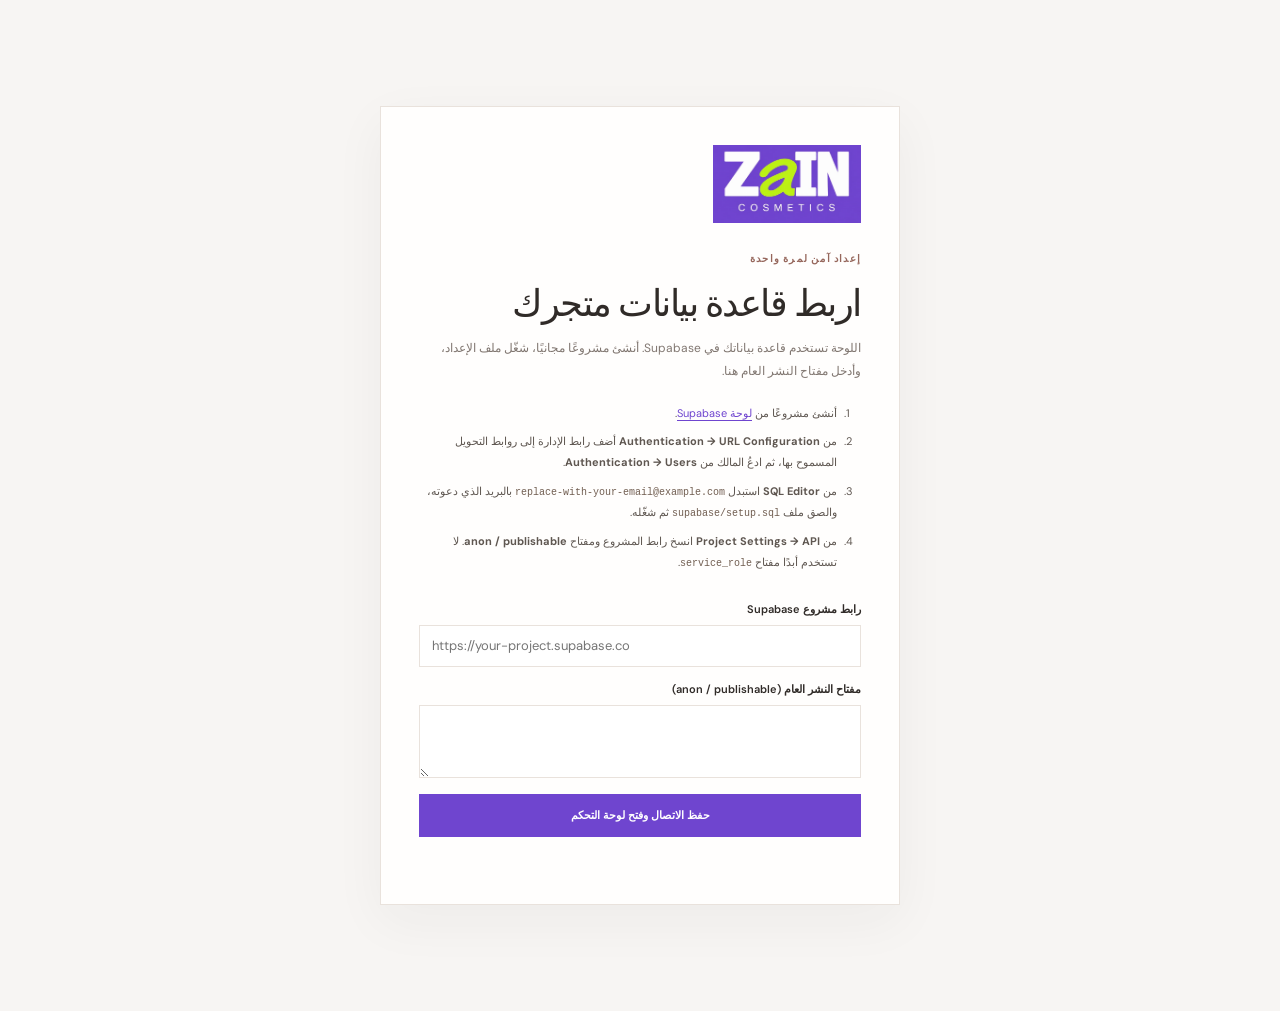
==== admin.html @ 96cd5c19 "Support Supabase password recovery Co-authored-by: Copilot App <223556219+Copilot@users.noreply.gith" ====
<!doctype html>
<html lang="ar" dir="rtl">
  <head>
    <meta charset="UTF-8" />
    <meta name="viewport" content="width=device-width, initial-scale=1.0" />
    <meta name="theme-color" content="#6f45cf" />
    <meta name="robots" content="noindex, nofollow" />
    <title>إدارة المتجر — ZAIN COSMETICS</title>
    <link rel="icon" type="image/png" href="assets/zain-cosmetics-favicon.png" />
    <link rel="preconnect" href="https://fonts.googleapis.com" />
    <link rel="preconnect" href="https://fonts.gstatic.com" crossorigin />
    <link
      href="https://fonts.googleapis.com/css2?family=DM+Sans:wght@400;500;600;700&family=Playfair+Display:wght@400;500;600&display=swap"
      rel="stylesheet"
    />
    <link rel="stylesheet" href="admin.css" />
    <script src="supabase-config.js"></script>
    <script type="module" src="admin.js"></script>
  </head>
  <body>
    <main class="admin-main">
      <section class="connection-card" id="connection-screen" hidden>
        <a class="admin-logo" href="./"><img src="assets/zain-cosmetics-logo.png" alt="ZAIN COSMETICS" /></a>
        <p class="eyebrow">إعداد آمن لمرة واحدة</p>
        <h1>اربط قاعدة بيانات متجرك</h1>
        <p class="connection-description">اللوحة تستخدم قاعدة بياناتك في Supabase. أنشئ مشروعًا مجانيًا، شغّل ملف الإعداد، وأدخل مفتاح النشر العام هنا.</p>
        <ol class="setup-steps">
          <li>أنشئ مشروعًا من <a href="https://supabase.com/dashboard/projects" target="_blank" rel="noreferrer">لوحة Supabase</a>.</li>
          <li>من <strong>Authentication → URL Configuration</strong> أضف رابط الإدارة إلى روابط التحويل المسموح بها، ثم ادعُ المالك من <strong>Authentication → Users</strong>.</li>
          <li>من <strong>SQL Editor</strong> استبدل <code>replace-with-your-email@example.com</code> بالبريد الذي دعوته، والصق ملف <code>supabase/setup.sql</code> ثم شغّله.</li>
          <li>من <strong>Project Settings → API</strong> انسخ رابط المشروع ومفتاح <strong>anon / publishable</strong>. لا تستخدم أبدًا مفتاح <code>service_role</code>.</li>
        </ol>
        <form id="connection-form" class="connection-form">
          <label for="project-url">رابط مشروع Supabase</label>
          <input id="project-url" name="url" type="url" inputmode="url" placeholder="https://your-project.supabase.co" autocomplete="url" required />
          <label for="public-key">مفتاح النشر العام (anon / publishable)</label>
          <textarea id="public-key" name="anonKey" rows="3" autocomplete="off" required></textarea>
          <button class="button button-primary" type="submit">حفظ الاتصال وفتح لوحة التحكم</button>
        </form>
        <p class="screen-message" id="connection-message" role="status"></p>
      </section>

      <section class="login-card" id="login-screen" hidden>
        <a class="admin-logo" href="./"><img src="assets/zain-cosmetics-logo.png" alt="ZAIN COSMETICS" /></a>
        <p class="eyebrow">منطقة خاصة بصاحبة المتجر</p>
        <h1>أهلًا بعودتك</h1>
        <p class="login-description">سجّلي الدخول بالبريد وكلمة المرور التي أُعدّت لمالك المتجر في Supabase.</p>
        <form id="login-form" class="connection-form">
          <label for="admin-email">البريد الإلكتروني</label>
          <input id="admin-email" name="email" type="email" autocomplete="username" required />
          <label for="admin-password">كلمة المرور</label>
          <input id="admin-password" name="password" type="password" autocomplete="current-password" required />
          <button class="button button-primary" type="submit">تسجيل الدخول بأمان</button>
        </form>
        <p class="screen-message" id="login-message" role="status"></p>
      </section>

      <section class="login-card" id="password-screen" hidden>
        <a class="admin-logo" href="./"><img src="assets/zain-cosmetics-logo.png" alt="ZAIN COSMETICS" /></a>
        <p class="eyebrow">تأمين حساب المتجر</p>
        <h1>اختاري كلمة مرور جديدة</h1>
        <p class="login-description">اكتبي كلمة مرور جديدة لحسابك، ثم احفظيها للدخول إلى لوحة المتجر.</p>
        <form id="password-form" class="connection-form">
          <label for="new-password">كلمة المرور الجديدة</label>
          <input id="new-password" name="password" type="password" autocomplete="new-password" minlength="8" required />
          <label for="confirm-password">تأكيد كلمة المرور</label>
          <input id="confirm-password" name="confirmPassword" type="password" autocomplete="new-password" minlength="8" required />
          <button class="button button-primary" type="submit">حفظ كلمة المرور الجديدة</button>
        </form>
        <p class="screen-message" id="password-message" role="status"></p>
      </section>

      <section class="dashboard" id="dashboard-screen" hidden>
        <header class="dashboard-header">
          <a class="admin-logo dashboard-logo" href="./" aria-label="العودة إلى واجهة المتجر">
            <img src="assets/zain-cosmetics-logo.png" alt="ZAIN COSMETICS" />
          </a>
          <div class="dashboard-title"><p class="eyebrow">إدارة المتجر</p><h1>أهلًا بعودتك ✦</h1></div>
          <div class="account-controls"><span class="account-email" id="account-email"></span><button class="button button-light" id="sign-out" type="button">تسجيل الخروج</button></div>
        </header>
        <div class="dashboard-layout">
          <nav class="admin-nav" aria-label="أقسام لوحة التحكم">
            <button class="nav-item is-active" type="button" data-view-target="overview"><span aria-hidden="true">⌂</span> نظرة عامة</button>
            <button class="nav-item" type="button" data-view-target="products"><span aria-hidden="true">✳</span> المنتجات والمخزون</button>
            <button class="nav-item" type="button" data-view-target="orders"><span aria-hidden="true">▤</span> الطلبات</button>
            <a class="nav-back" href="./">↗ العودة إلى واجهة المتجر</a>
          </nav>
          <div class="dashboard-content">
            <section class="dashboard-view" data-view="overview">
              <div class="welcome-panel"><div><p class="eyebrow">متجرك، تحت سيطرتك</p><h2>كل شيء بخير في <em>ZAIN.</em></h2><p>حدّثي مخزونك ومنتجاتك؛ التغييرات المنشورة تظهر تلقائيًا على واجهة المتجر.</p></div><span class="welcome-flower" aria-hidden="true">✳</span></div>
              <div class="stats-grid">
                <article class="stat-card"><span>كل المنتجات</span><strong id="stats-products">—</strong><small>منتج في مخزونك</small></article>
                <article class="stat-card"><span>منتجات ظاهرة للزوار</span><strong id="stats-active">—</strong><small>منتج متاح في المتجر</small></article>
                <article class="stat-card"><span>طلبات تحتاج متابعة</span><strong id="stats-pending">—</strong><small>طلب بانتظار التأكيد</small></article>
                <article class="stat-card"><span>إجمالي المبيعات المسجلة</span><strong id="stats-revenue">$0.00</strong><small>باستثناء الطلبات الملغاة</small></article>
              </div>
              <div class="recent-panel"><div class="section-bar"><div><p class="eyebrow">آخر ما تم تسجيله</p><h2>أحدث الطلبات</h2></div><button class="text-button" type="button" data-go-view="orders">عرض كل الطلبات ←</button></div><div class="table-wrap"><table><thead><tr><th>رقم الطلب</th><th>العميل</th><th>التفاصيل</th><th>الإجمالي</th><th>الحالة</th><th>التاريخ</th></tr></thead><tbody id="recent-orders"></tbody></table></div><p class="empty-state" id="recent-empty" hidden>لم تُسجل أي طلبات بعد.</p></div>
            </section>

            <section class="dashboard-view" data-view="products" hidden>
              <div class="section-bar page-section-bar"><div><p class="eyebrow">كل ما تعرضينه</p><h2>المنتجات والمخزون</h2><p>تعديلات المنتجات الظاهرة تنعكس مباشرة على المتجر.</p></div><button class="button button-primary" id="add-product" type="button">＋ أضيفي منتجًا</button></div>
              <div class="table-panel"><div class="table-wrap"><table><thead><tr><th>المنتج</th><th>التصنيف</th><th>السعر</th><th>المخزون</th><th>حالة الظهور</th><th>إجراءات</th></tr></thead><tbody id="products-table"></tbody></table></div><p class="empty-state" id="products-empty" hidden>لا توجد منتجات بعد. أضيفي أول منتج للبدء.</p></div>
            </section>

            <section class="dashboard-view" data-view="orders" hidden>
              <div class="section-bar page-section-bar"><div><p class="eyebrow">سجّلي مبيعاتك يدويًا</p><h2>الطلبات</h2><p>أضيفي الطلبات التي تصلك، وتابعي حالتها من هنا.</p></div><button class="button button-primary" id="add-order" type="button">＋ سجّلي طلبًا</button></div>
              <div class="table-panel"><div class="table-wrap"><table><thead><tr><th>رقم الطلب</th><th>العميل</th><th>رقم الهاتف</th><th>تفاصيل الطلب</th><th>الإجمالي</th><th>الحالة</th><th>تاريخ التسجيل</th></tr></thead><tbody id="orders-table"></tbody></table></div><p class="empty-state" id="orders-empty" hidden>لا توجد طلبات بعد. سجّلي أول طلب عندما يصلك.</p></div>
            </section>
          </div>
        </div>
        <p class="dashboard-message" id="dashboard-message" role="status" aria-live="polite"></p>
      </section>
    </main>

    <dialog class="editor-dialog" id="product-dialog">
      <form id="product-form" class="dialog-form">
        <div class="dialog-title"><div><p class="eyebrow">تحديث تشكيلة ZAIN</p><h2 id="product-dialog-title">أضيفي منتجًا</h2></div><button class="close-dialog" type="button" data-close-dialog aria-label="إغلاق">×</button></div>
        <input name="id" type="hidden" />
        <label for="product-name">اسم المنتج</label><input id="product-name" name="name" maxlength="120" required />
        <label for="product-category">التصنيف</label><input id="product-category" name="category" maxlength="60" placeholder="عناية بالبشرة، مكياج..." required />
        <label for="product-description">وصف المنتج</label><textarea id="product-description" name="description" maxlength="1000" rows="3"></textarea>
        <div class="field-pair"><div><label for="product-price">السعر (USD)</label><input id="product-price" name="price" type="number" min="0" step="0.01" required /></div><div><label for="product-stock">الكمية المتوفرة</label><input id="product-stock" name="stock" type="number" min="0" step="1" required /></div></div>
        <label for="product-image">رابط صورة المنتج (اختياري)</label><input id="product-image" name="image_url" type="url" inputmode="url" placeholder="https://..." />
        <label class="checkbox-field"><input name="featured" type="checkbox" /> اختاري كمنتج مميز</label>
        <label class="checkbox-field"><input name="is_active" type="checkbox" checked /> إظهار المنتج في المتجر</label>
        <p class="form-error" id="product-error" role="alert"></p>
        <button class="button button-primary dialog-submit" type="submit">حفظ المنتج</button>
      </form>
    </dialog>

    <dialog class="editor-dialog" id="order-dialog">
      <form id="order-form" class="dialog-form">
        <div class="dialog-title"><div><p class="eyebrow">مبيعاتك، مرتبة</p><h2>تسجيل طلب جديد</h2></div><button class="close-dialog" type="button" data-close-dialog aria-label="إغلاق">×</button></div>
        <label for="order-customer">اسم العميل</label><input id="order-customer" name="customer_name" maxlength="120" autocomplete="name" required />
        <label for="order-phone">رقم التواصل</label><input id="order-phone" name="customer_phone" type="tel" maxlength="40" autocomplete="tel" required />
        <label for="order-item">المنتج أو تفاصيل الطلب</label><input id="order-item" name="item_name" maxlength="120" required />
        <div class="field-pair"><div><label for="order-quantity">الكمية</label><input id="order-quantity" name="quantity" type="number" min="1" step="1" value="1" required /></div><div><label for="order-unit-price">سعر القطعة (USD)</label><input id="order-unit-price" name="unit_price" type="number" min="0" step="0.01" required /></div></div>
        <p class="order-total-preview">إجمالي الطلب: <strong id="order-total-preview">$0.00</strong></p>
        <label for="order-notes">ملاحظات خاصة (اختياري)</label><textarea id="order-notes" name="notes" maxlength="1000" rows="3"></textarea>
        <p class="privacy-note">بيانات العملاء محفوظة في قاعدة بيانات متجرك الخاصة، ولا يطّلع عليها الزوار.</p>
        <p class="form-error" id="order-error" role="alert"></p>
        <button class="button button-primary dialog-submit" type="submit">حفظ الطلب</button>
      </form>
    </dialog>
    <div class="admin-toast" id="admin-toast" role="status" aria-live="polite"></div>
  </body>
</html>
---- admin.css ----
:root {
  color-scheme: light;
  --purple: #6f45cf;
  --lime: #b5e526;
  --paper: #fbf8f4;
  --ink: #302b28;
  --muted: #817771;
  --border: #e9e2dc;
  --panel: #fffefd;
  --sans: "DM Sans", Arial, sans-serif;
  --serif: "Playfair Display", Georgia, serif;
}

* { box-sizing: border-box; }
[hidden] { display: none !important; }
body { margin: 0; background: #f7f5f3; color: var(--ink); font-family: var(--sans); font-size: 13px; -webkit-font-smoothing: antialiased; }
button, input, textarea { font: inherit; }
button, a, input[type="checkbox"], input[type="color"] { -webkit-tap-highlight-color: transparent; }
a { color: var(--purple); }
.admin-main { max-width: 1440px; min-height: 100vh; margin: 0 auto; padding: 34px; }
.connection-card, .login-card { width: min(520px, 100%); margin: clamp(20px, 8vh, 80px) auto; padding: 38px; border: 1px solid var(--border); background: var(--panel); box-shadow: 0 16px 50px #302b280c; }
.login-card { width: min(450px, 100%); }
.admin-logo { display: block; width: 148px; height: 78px; margin-bottom: 29px; overflow: hidden; background: var(--purple); }
.admin-logo img { width: 100%; height: 100%; object-fit: contain; }
.eyebrow { margin: 0 0 11px; color: #96675c; font-size: 10px; font-weight: 700; letter-spacing: .12em; }
h1, h2, p { margin-top: 0; }
h1, h2 { margin-bottom: 0; }
.connection-card h1, .login-card h1 { font-family: var(--serif); font-size: 37px; font-weight: 400; letter-spacing: -.04em; }
.connection-description, .login-description { margin: 12px 0 20px; color: var(--muted); font-size: 12px; line-height: 1.9; }
.setup-steps { margin: 0 0 22px; padding-right: 20px; color: #5f5751; font-size: 11px; line-height: 1.95; }
.setup-steps li { margin: 0 0 7px; padding-right: 4px; }
.setup-steps a { color: var(--purple); text-underline-offset: 3px; }
.setup-steps code { direction: ltr; display: inline-block; color: #715e51; font-family: Consolas, monospace; font-size: 10px; }
.connection-form, .dialog-form { display: flex; flex-direction: column; gap: 9px; }
.connection-form > label, .dialog-form > label, .field-pair label { margin-top: 6px; font-size: 11px; font-weight: 600; }
.connection-form input, .connection-form textarea, .dialog-form > input:not([type="hidden"]), .dialog-form textarea, .field-pair input { width: 100%; min-height: 42px; padding: 10px 12px; border: 1px solid var(--border); outline: none; background: white; color: var(--ink); direction: ltr; text-align: left; }
.connection-form textarea, .dialog-form textarea { resize: vertical; direction: rtl; text-align: right; }
.connection-form input:focus, .connection-form textarea:focus, .dialog-form input:focus, .dialog-form textarea:focus { border-color: var(--purple); box-shadow: 0 0 0 3px #6f45cf18; }
.button { display: inline-flex; min-height: 43px; align-items: center; justify-content: center; padding: 0 16px; border: 0; cursor: pointer; font-size: 11px; font-weight: 600; transition: background .15s, transform .15s; }
.button:active { transform: scale(.99); }
.button-primary { background: var(--purple); color: white; }
.button-primary:hover { background: #5b36b2; }
.button-light { border: 1px solid var(--border); background: white; color: var(--ink); }
.button-light:hover { border-color: var(--purple); color: var(--purple); }
.connection-form .button { margin-top: 7px; }
.screen-message { min-height: 16px; margin: 13px 0 0; color: #9b433a; font-size: 11px; line-height: 1.7; }
.dashboard { min-height: calc(100vh - 68px); }
.dashboard-header { display: flex; align-items: center; gap: 20px; padding: 3px 3px 20px; border-bottom: 1px solid var(--border); }
.dashboard-logo { width: 123px; height: 65px; margin: 0 0 0 3px; }
.dashboard-title { flex: 1; }
.dashboard-title .eyebrow { margin-bottom: 6px; }
.dashboard-title h1 { font-family: var(--serif); font-size: 25px; font-weight: 400; }
.account-controls { display: flex; align-items: center; gap: 15px; }
.account-email { max-width: 245px; overflow-wrap: anywhere; color: var(--muted); font-size: 10px; }
.dashboard-layout { display: grid; grid-template-columns: 224px minmax(0,1fr); gap: 26px; padding-top: 25px; }
.admin-nav { display: flex; align-self: start; flex-direction: column; gap: 5px; padding: 10px; border: 1px solid var(--border); background: var(--panel); }
.nav-item, .nav-back { display: flex; min-height: 43px; align-items: center; gap: 10px; padding: 0 12px; border: 0; background: transparent; color: #756c65; cursor: pointer; font-size: 11px; text-align: right; }
.nav-item > span { width: 19px; color: #af9e94; font-size: 16px; text-align: center; }
.nav-item.is-active, .nav-item:hover { background: #f1edf9; color: var(--purple); }
.nav-item.is-active > span { color: var(--purple); }
.nav-back { margin-top: 12px; border-top: 1px solid var(--border); color: var(--purple); text-decoration: none; }
.dashboard-content { min-width: 0; }
.dashboard-view { min-width: 0; }
.welcome-panel { position: relative; display: flex; min-height: 169px; align-items: center; justify-content: space-between; overflow: hidden; padding: 28px 30px; background: #f0e9e1; }
.welcome-panel .eyebrow { margin-bottom: 9px; }
.welcome-panel h2 { font-family: var(--serif); font-size: 29px; font-weight: 400; }
.welcome-panel h2 em { color: var(--purple); }
.welcome-panel > div > p:last-child { margin: 9px 0 0; color: var(--muted); font-size: 11px; }
.welcome-flower { padding-left: 15px; color: #bb9d91; font-size: 72px; opacity: .62; }
.stats-grid { display: grid; grid-template-columns: repeat(4,minmax(0,1fr)); gap: 12px; margin: 16px 0; }
.stat-card { display: flex; min-height: 112px; flex-direction: column; gap: 7px; padding: 15px; border: 1px solid var(--border); background: var(--panel); }
.stat-card > span { color: var(--muted); font-size: 10px; }
.stat-card > strong { color: var(--purple); font-family: var(--serif); font-size: 27px; font-weight: 400; }
.stat-card > small { color: #a0958d; font-size: 9px; }
.recent-panel, .table-panel { padding: 18px; border: 1px solid var(--border); background: var(--panel); }
.section-bar { display: flex; align-items: center; justify-content: space-between; gap: 15px; }
.section-bar .eyebrow { margin-bottom: 5px; }
.section-bar h2 { font-family: var(--serif); font-size: 23px; font-weight: 400; }
.text-button { border: 0; background: transparent; color: var(--purple); cursor: pointer; font-size: 10px; }
.page-section-bar { margin-bottom: 19px; }
.page-section-bar > div > p:last-child { margin: 7px 0 0; color: var(--muted); font-size: 10px; }
.table-panel { padding: 0 16px 6px; }
.table-wrap { width: 100%; overflow-x: auto; }
table { width: 100%; border-collapse: collapse; white-space: nowrap; text-align: right; }
thead { background: #f7f4f1; }
th { padding: 12px 11px; color: #746960; font-size: 10px; font-weight: 600; }
td { padding: 13px 11px; border-top: 1px solid #eee9e4; color: #4f4945; font-size: 10px; }
.product-cell { display: flex; min-width: 150px; align-items: center; gap: 10px; white-space: normal; }
.product-thumb { display: grid; width: 37px; height: 37px; flex-shrink: 0; place-items: center; overflow: hidden; background: #eee4dc; color: var(--purple); font-family: var(--serif); }
.product-thumb img { width: 100%; height: 100%; object-fit: cover; }
.product-name { display: flex; flex-direction: column; gap: 3px; }
.product-name strong { font-size: 10px; font-weight: 600; }
.product-name small { max-width: 180px; overflow: hidden; color: #958a82; font-size: 9px; text-overflow: ellipsis; white-space: nowrap; }
.stock-low { color: #ab6a17; }
.status-badge { display: inline-flex; min-height: 23px; align-items: center; padding: 0 9px; background: #eeece8; color: #6d6259; font-size: 9px; }
.status-active, .status-confirmed { background: #edf4e4; color: #586f2e; }
.status-inactive, .status-cancelled { background: #f6ecea; color: #9a534b; }
.status-fulfilled { background: #eee8f8; color: #7153a4; }
.row-actions { display: flex; align-items: center; gap: 8px; }
.row-action { padding: 5px 7px; border: 1px solid var(--border); background: white; color: var(--purple); cursor: pointer; font-size: 9px; }
.row-action-danger { color: #a84f46; }
.order-status { max-width: 129px; min-height: 31px; padding: 4px 8px; border: 1px solid var(--border); background: white; color: var(--ink); font-size: 9px; }
.order-customer { display: flex; flex-direction: column; gap: 5px; }
.order-customer a { direction: ltr; color: var(--muted); font-size: 9px; text-align: right; }
.empty-state { margin: 0; padding: 26px 14px; color: var(--muted); font-family: var(--serif); font-size: 16px; text-align: center; }
.dashboard-message { position: fixed; z-index: 21; right: 23px; bottom: 70px; max-width: min(420px,calc(100vw - 36px)); margin: 0; color: #8d493d; font-size: 11px; }
.editor-dialog { width: min(540px,calc(100% - 28px)); max-height: min(86dvh,760px); padding: 0; overflow: auto; border: 1px solid var(--border); background: var(--panel); color: var(--ink); }
.editor-dialog::backdrop { background: #241b3080; }
.dialog-form { gap: 8px; padding: 25px; }
.dialog-title { display: flex; align-items: flex-start; justify-content: space-between; margin-bottom: 5px; }
.dialog-title .eyebrow { margin-bottom: 5px; }
.dialog-title h2 { font-family: var(--serif); font-size: 26px; font-weight: 400; }
.close-dialog { width: 34px; height: 34px; border: 1px solid var(--border); border-radius: 50%; background: white; color: var(--ink); cursor: pointer; font-size: 21px; }
.field-pair { display: grid; grid-template-columns: 1fr 1fr; gap: 12px; }
.field-pair > div { display: flex; flex-direction: column; gap: 9px; }
.checkbox-field { display: flex; align-items: center; gap: 9px; margin-top: 5px !important; font-weight: 400 !important; }
.checkbox-field input { accent-color: var(--purple); }
.dialog-submit { margin-top: 6px; }
.form-error { min-height: 14px; margin: 0; color: #a13d36; font-size: 10px; line-height: 1.7; }
.order-total-preview { margin: 8px 0 0; padding: 10px 12px; background: #f4f0fa; font-size: 11px; }
.order-total-preview strong { margin-right: 5px; color: var(--purple); }
.privacy-note { margin: 4px 0; color: #777063; font-size: 9px; line-height: 1.8; }
.admin-toast { position: fixed; z-index: 22; right: 22px; bottom: 22px; padding: 12px 16px; transform: translateY(12px); background: var(--purple); color: white; font-size: 11px; opacity: 0; pointer-events: none; transition: .2s; }
.admin-toast.show { transform: translateY(0); opacity: 1; }

@media (max-width: 900px) {
  .admin-main { padding: 20px; }
  .dashboard-layout { grid-template-columns: 185px minmax(0,1fr); gap: 17px; }
  .stats-grid { grid-template-columns: repeat(2,minmax(0,1fr)); }
  .dashboard-header { gap: 13px; }
}
@media (max-width: 620px) {
  .admin-main { padding: 12px; }
  .connection-card, .login-card { margin: 24px auto; padding: 24px 18px; }
  .connection-card h1, .login-card h1 { font-size: 31px; }
  .dashboard-header { flex-wrap: wrap; }
  .dashboard-logo { width: 105px; height: 56px; }
  .dashboard-title h1 { font-size: 20px; }
  .account-controls { width: 100%; justify-content: space-between; padding-right: 3px; }
  .dashboard-layout { grid-template-columns: minmax(0,1fr); gap: 13px; padding-top: 14px; }
  .admin-nav { flex-direction: row; gap: 4px; padding: 5px; }
  .nav-item { min-height: 39px; flex: 1; justify-content: center; gap: 5px; padding: 0 4px; font-size: 9px; }
  .nav-back { display: none; }
  .welcome-panel { min-height: 142px; padding: 21px 16px; }
  .welcome-panel h2 { font-size: 23px; }
  .welcome-panel > div > p:last-child { max-width: 280px; line-height: 1.7; }
  .welcome-flower { padding-left: 5px; font-size: 43px; }
  .stats-grid { gap: 8px; }
  .stat-card { min-height: 99px; gap: 5px; padding: 11px; }
  .stat-card > span { font-size: 9px; }
  .stat-card > strong { font-size: 23px; }
  .page-section-bar, .section-bar { align-items: flex-start; }
  .page-section-bar { flex-direction: column; }
  .recent-panel { padding: 13px; }
  .table-panel { padding: 0 9px 5px; }
  th, td { padding: 11px 9px; }
}
@media (prefers-reduced-motion: reduce) {
  *, *::before, *::after { scroll-behavior: auto !important; transition-duration: .01ms !important; }
}
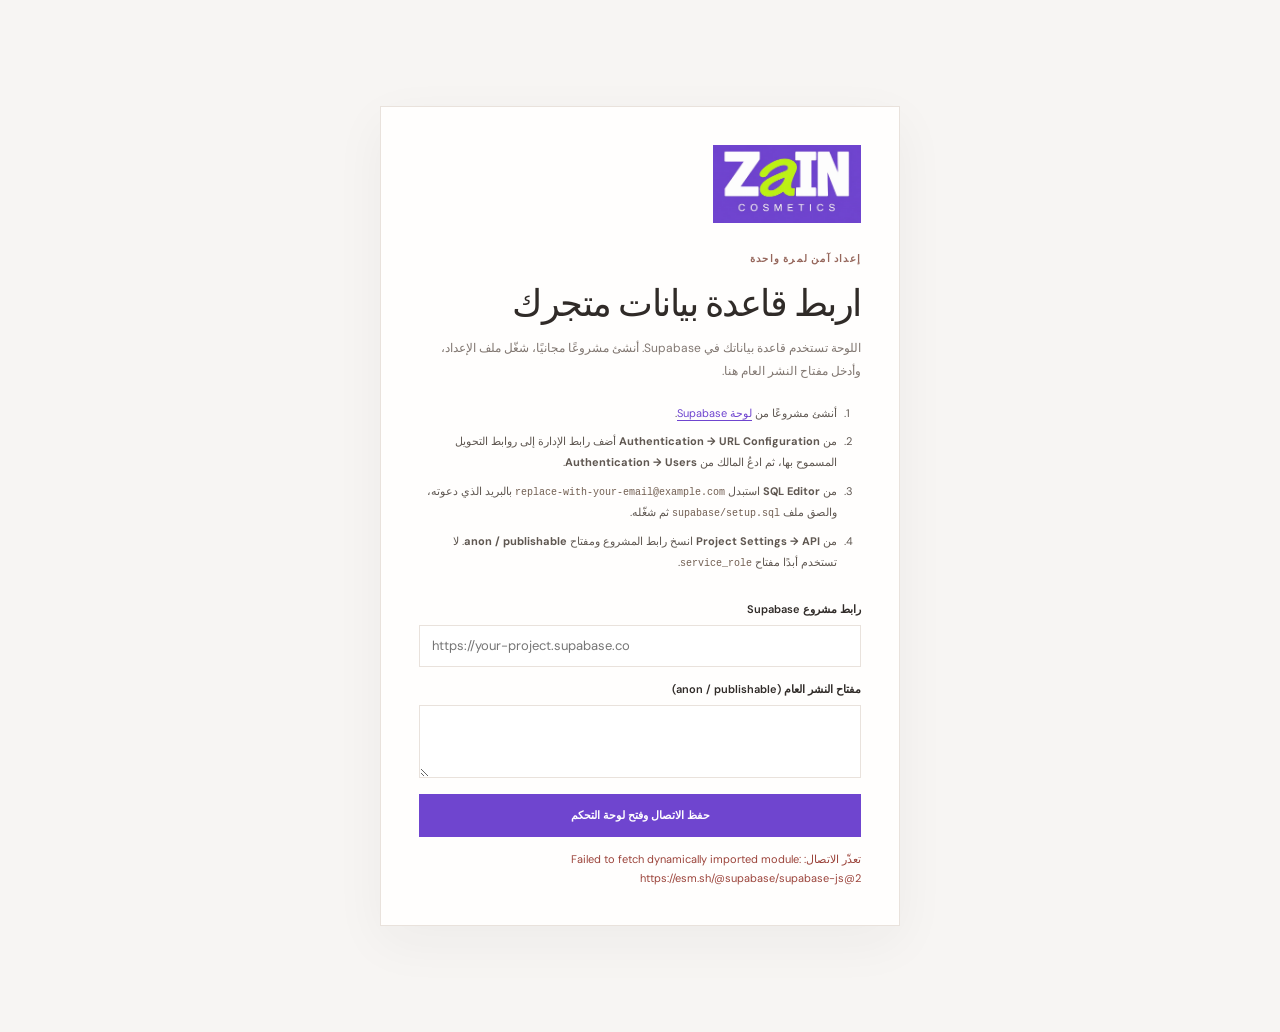
==== commit 84b4108c: "Display store prices in Egyptian pounds Co-authored-by: Copilot App <223556219+Copilot@users.noreply" ====
--- a/admin.html
+++ b/admin.html
@@ -15,7 +15,7 @@
     />
     <link rel="stylesheet" href="admin.css" />
     <script src="supabase-config.js"></script>
-    <script type="module" src="admin.js"></script>
+    <script type="module" src="admin.js?v=egp-currency-20261009"></script>
   </head>
   <body>
     <main class="admin-main">
@@ -51,6 +51,8 @@
           <label for="admin-password">كلمة المرور</label>
           <input id="admin-password" name="password" type="password" autocomplete="current-password" required />
           <button class="button button-primary" type="submit">تسجيل الدخول بأمان</button>
+          <button class="password-reset-link" id="request-password-reset" type="button">نسيتِ كلمة المرور؟ أرسلي رابطًا جديدًا</button>
+          <button class="password-reset-link" id="change-connection" type="button">تغيير رابط أو مفتاح Supabase</button>
         </form>
         <p class="screen-message" id="login-message" role="status"></p>
       </section>
@@ -92,13 +94,18 @@
                 <article class="stat-card"><span>كل المنتجات</span><strong id="stats-products">—</strong><small>منتج في مخزونك</small></article>
                 <article class="stat-card"><span>منتجات ظاهرة للزوار</span><strong id="stats-active">—</strong><small>منتج متاح في المتجر</small></article>
                 <article class="stat-card"><span>طلبات تحتاج متابعة</span><strong id="stats-pending">—</strong><small>طلب بانتظار التأكيد</small></article>
-                <article class="stat-card"><span>إجمالي المبيعات المسجلة</span><strong id="stats-revenue">$0.00</strong><small>باستثناء الطلبات الملغاة</small></article>
+                <article class="stat-card"><span>إجمالي المبيعات المسجلة</span><strong id="stats-revenue">EGP 0.00</strong><small>باستثناء الطلبات الملغاة</small></article>
               </div>
               <div class="recent-panel"><div class="section-bar"><div><p class="eyebrow">آخر ما تم تسجيله</p><h2>أحدث الطلبات</h2></div><button class="text-button" type="button" data-go-view="orders">عرض كل الطلبات ←</button></div><div class="table-wrap"><table><thead><tr><th>رقم الطلب</th><th>العميل</th><th>التفاصيل</th><th>الإجمالي</th><th>الحالة</th><th>التاريخ</th></tr></thead><tbody id="recent-orders"></tbody></table></div><p class="empty-state" id="recent-empty" hidden>لم تُسجل أي طلبات بعد.</p></div>
             </section>
 
             <section class="dashboard-view" data-view="products" hidden>
               <div class="section-bar page-section-bar"><div><p class="eyebrow">كل ما تعرضينه</p><h2>المنتجات والمخزون</h2><p>تعديلات المنتجات الظاهرة تنعكس مباشرة على المتجر.</p></div><button class="button button-primary" id="add-product" type="button">＋ أضيفي منتجًا</button></div>
+              <div class="category-management">
+                <label for="product-category-filter">قسم المنتجات</label>
+                <select id="product-category-filter"><option value="">كل الأقسام</option></select>
+                <span>اكتبي اسم قسم جديد في خانة التصنيف عند إضافة منتج؛ سيظهر كقسم تلقائيًا.</span>
+              </div>
               <div class="table-panel"><div class="table-wrap"><table><thead><tr><th>المنتج</th><th>التصنيف</th><th>السعر</th><th>المخزون</th><th>حالة الظهور</th><th>إجراءات</th></tr></thead><tbody id="products-table"></tbody></table></div><p class="empty-state" id="products-empty" hidden>لا توجد منتجات بعد. أضيفي أول منتج للبدء.</p></div>
             </section>
 
@@ -117,9 +124,9 @@
         <div class="dialog-title"><div><p class="eyebrow">تحديث تشكيلة ZAIN</p><h2 id="product-dialog-title">أضيفي منتجًا</h2></div><button class="close-dialog" type="button" data-close-dialog aria-label="إغلاق">×</button></div>
         <input name="id" type="hidden" />
         <label for="product-name">اسم المنتج</label><input id="product-name" name="name" maxlength="120" required />
-        <label for="product-category">التصنيف</label><input id="product-category" name="category" maxlength="60" placeholder="عناية بالبشرة، مكياج..." required />
+        <label for="product-category">القسم</label><input id="product-category" name="category" list="product-categories" maxlength="60" placeholder="مثل: العناية بالبشرة أو المكياج" required /><datalist id="product-categories"></datalist>
         <label for="product-description">وصف المنتج</label><textarea id="product-description" name="description" maxlength="1000" rows="3"></textarea>
-        <div class="field-pair"><div><label for="product-price">السعر (USD)</label><input id="product-price" name="price" type="number" min="0" step="0.01" required /></div><div><label for="product-stock">الكمية المتوفرة</label><input id="product-stock" name="stock" type="number" min="0" step="1" required /></div></div>
+        <div class="field-pair"><div><label for="product-price">السعر (EGP)</label><input id="product-price" name="price" type="number" min="0" step="0.01" required /></div><div><label for="product-stock">الكمية المتوفرة</label><input id="product-stock" name="stock" type="number" min="0" step="1" required /></div></div>
         <label for="product-image">رابط صورة المنتج (اختياري)</label><input id="product-image" name="image_url" type="url" inputmode="url" placeholder="https://..." />
         <label class="checkbox-field"><input name="featured" type="checkbox" /> اختاري كمنتج مميز</label>
         <label class="checkbox-field"><input name="is_active" type="checkbox" checked /> إظهار المنتج في المتجر</label>
@@ -134,8 +141,8 @@
         <label for="order-customer">اسم العميل</label><input id="order-customer" name="customer_name" maxlength="120" autocomplete="name" required />
         <label for="order-phone">رقم التواصل</label><input id="order-phone" name="customer_phone" type="tel" maxlength="40" autocomplete="tel" required />
         <label for="order-item">المنتج أو تفاصيل الطلب</label><input id="order-item" name="item_name" maxlength="120" required />
-        <div class="field-pair"><div><label for="order-quantity">الكمية</label><input id="order-quantity" name="quantity" type="number" min="1" step="1" value="1" required /></div><div><label for="order-unit-price">سعر القطعة (USD)</label><input id="order-unit-price" name="unit_price" type="number" min="0" step="0.01" required /></div></div>
-        <p class="order-total-preview">إجمالي الطلب: <strong id="order-total-preview">$0.00</strong></p>
+        <div class="field-pair"><div><label for="order-quantity">الكمية</label><input id="order-quantity" name="quantity" type="number" min="1" step="1" value="1" required /></div><div><label for="order-unit-price">سعر القطعة (EGP)</label><input id="order-unit-price" name="unit_price" type="number" min="0" step="0.01" required /></div></div>
+        <p class="order-total-preview">إجمالي الطلب: <strong id="order-total-preview">EGP 0.00</strong></p>
         <label for="order-notes">ملاحظات خاصة (اختياري)</label><textarea id="order-notes" name="notes" maxlength="1000" rows="3"></textarea>
         <p class="privacy-note">بيانات العملاء محفوظة في قاعدة بيانات متجرك الخاصة، ولا يطّلع عليها الزوار.</p>
         <p class="form-error" id="order-error" role="alert"></p>
--- a/admin.css
+++ b/admin.css
@@ -43,6 +43,8 @@
 .button-light { border: 1px solid var(--border); background: white; color: var(--ink); }
 .button-light:hover { border-color: var(--purple); color: var(--purple); }
 .connection-form .button { margin-top: 7px; }
+.password-reset-link { align-self: center; padding: 8px; border: 0; background: transparent; color: var(--purple); cursor: pointer; font-size: 11px; text-decoration: underline; text-underline-offset: 3px; }
+.password-reset-link:disabled { cursor: wait; opacity: .65; }
 .screen-message { min-height: 16px; margin: 13px 0 0; color: #9b433a; font-size: 11px; line-height: 1.7; }
 .dashboard { min-height: calc(100vh - 68px); }
 .dashboard-header { display: flex; align-items: center; gap: 20px; padding: 3px 3px 20px; border-bottom: 1px solid var(--border); }
@@ -79,6 +81,10 @@
 .text-button { border: 0; background: transparent; color: var(--purple); cursor: pointer; font-size: 10px; }
 .page-section-bar { margin-bottom: 19px; }
 .page-section-bar > div > p:last-child { margin: 7px 0 0; color: var(--muted); font-size: 10px; }
+.category-management { display: flex; align-items: center; flex-wrap: wrap; gap: 10px; margin: 0 0 15px; padding: 12px 15px; border: 1px solid var(--border); background: var(--panel); }
+.category-management label { font-size: 11px; font-weight: 600; }
+.category-management select { min-width: 180px; min-height: 36px; padding: 6px 10px; border: 1px solid var(--border); background: white; color: var(--ink); font: inherit; }
+.category-management span { color: var(--muted); font-size: 10px; }
 .table-panel { padding: 0 16px 6px; }
 .table-wrap { width: 100%; overflow-x: auto; }
 table { width: 100%; border-collapse: collapse; white-space: nowrap; text-align: right; }
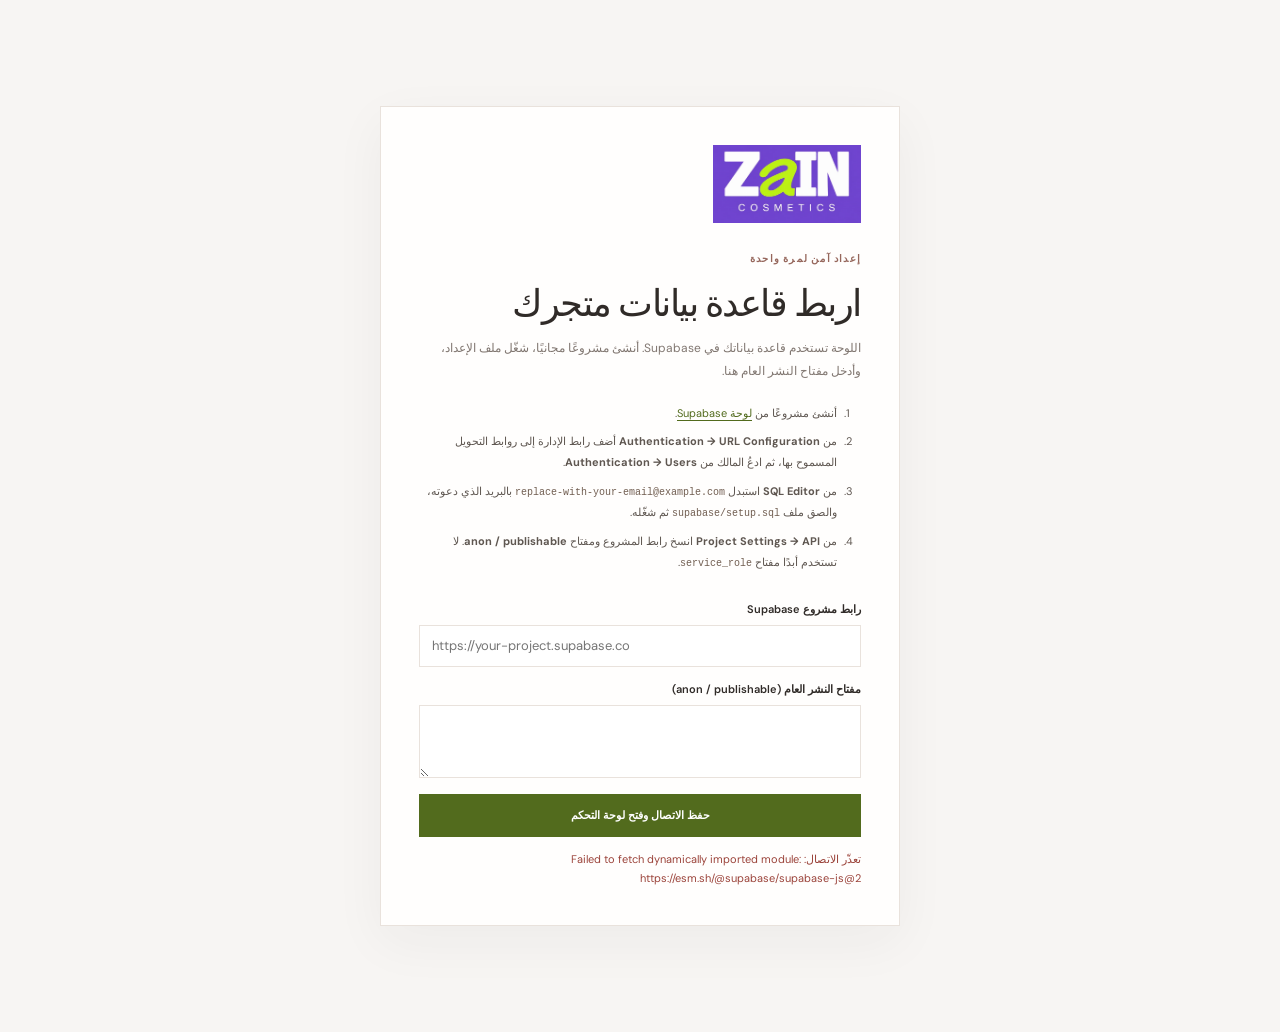
==== commit 6eef309b: "Unify storefront styling with brand green Co-authored-by: Copilot App <223556219+Copilot@users.norep" ====
--- a/admin.html
+++ b/admin.html
@@ -13,7 +13,7 @@
       href="https://fonts.googleapis.com/css2?family=DM+Sans:wght@400;500;600;700&family=Playfair+Display:wght@400;500;600&display=swap"
       rel="stylesheet"
     />
-    <link rel="stylesheet" href="admin.css" />
+    <link rel="stylesheet" href="admin.css?v=unified-brand-green-20261009" />
     <script src="supabase-config.js"></script>
     <script type="module" src="admin.js?v=egp-currency-20261009"></script>
   </head>
--- a/admin.css
+++ b/admin.css
@@ -2,6 +2,7 @@
   color-scheme: light;
   --purple: #6f45cf;
   --lime: #b5e526;
+  --forest: #526b1d;
   --paper: #fbf8f4;
   --ink: #302b28;
   --muted: #817771;
@@ -16,7 +17,7 @@
 body { margin: 0; background: #f7f5f3; color: var(--ink); font-family: var(--sans); font-size: 13px; -webkit-font-smoothing: antialiased; }
 button, input, textarea { font: inherit; }
 button, a, input[type="checkbox"], input[type="color"] { -webkit-tap-highlight-color: transparent; }
-a { color: var(--purple); }
+a { color: var(--forest); }
 .admin-main { max-width: 1440px; min-height: 100vh; margin: 0 auto; padding: 34px; }
 .connection-card, .login-card { width: min(520px, 100%); margin: clamp(20px, 8vh, 80px) auto; padding: 38px; border: 1px solid var(--border); background: var(--panel); box-shadow: 0 16px 50px #302b280c; }
 .login-card { width: min(450px, 100%); }
@@ -29,21 +30,21 @@
 .connection-description, .login-description { margin: 12px 0 20px; color: var(--muted); font-size: 12px; line-height: 1.9; }
 .setup-steps { margin: 0 0 22px; padding-right: 20px; color: #5f5751; font-size: 11px; line-height: 1.95; }
 .setup-steps li { margin: 0 0 7px; padding-right: 4px; }
-.setup-steps a { color: var(--purple); text-underline-offset: 3px; }
+.setup-steps a { color: var(--forest); text-underline-offset: 3px; }
 .setup-steps code { direction: ltr; display: inline-block; color: #715e51; font-family: Consolas, monospace; font-size: 10px; }
 .connection-form, .dialog-form { display: flex; flex-direction: column; gap: 9px; }
 .connection-form > label, .dialog-form > label, .field-pair label { margin-top: 6px; font-size: 11px; font-weight: 600; }
 .connection-form input, .connection-form textarea, .dialog-form > input:not([type="hidden"]), .dialog-form textarea, .field-pair input { width: 100%; min-height: 42px; padding: 10px 12px; border: 1px solid var(--border); outline: none; background: white; color: var(--ink); direction: ltr; text-align: left; }
 .connection-form textarea, .dialog-form textarea { resize: vertical; direction: rtl; text-align: right; }
-.connection-form input:focus, .connection-form textarea:focus, .dialog-form input:focus, .dialog-form textarea:focus { border-color: var(--purple); box-shadow: 0 0 0 3px #6f45cf18; }
+.connection-form input:focus, .connection-form textarea:focus, .dialog-form input:focus, .dialog-form textarea:focus { border-color: var(--forest); box-shadow: 0 0 0 3px #526b1d20; }
 .button { display: inline-flex; min-height: 43px; align-items: center; justify-content: center; padding: 0 16px; border: 0; cursor: pointer; font-size: 11px; font-weight: 600; transition: background .15s, transform .15s; }
 .button:active { transform: scale(.99); }
-.button-primary { background: var(--purple); color: white; }
-.button-primary:hover { background: #5b36b2; }
+.button-primary { background: var(--forest); color: white; }
+.button-primary:hover { background: #435819; }
 .button-light { border: 1px solid var(--border); background: white; color: var(--ink); }
-.button-light:hover { border-color: var(--purple); color: var(--purple); }
+.button-light:hover { border-color: var(--forest); color: var(--forest); }
 .connection-form .button { margin-top: 7px; }
-.password-reset-link { align-self: center; padding: 8px; border: 0; background: transparent; color: var(--purple); cursor: pointer; font-size: 11px; text-decoration: underline; text-underline-offset: 3px; }
+.password-reset-link { align-self: center; padding: 8px; border: 0; background: transparent; color: var(--forest); cursor: pointer; font-size: 11px; text-decoration: underline; text-underline-offset: 3px; }
 .password-reset-link:disabled { cursor: wait; opacity: .65; }
 .screen-message { min-height: 16px; margin: 13px 0 0; color: #9b433a; font-size: 11px; line-height: 1.7; }
 .dashboard { min-height: calc(100vh - 68px); }
@@ -58,27 +59,27 @@
 .admin-nav { display: flex; align-self: start; flex-direction: column; gap: 5px; padding: 10px; border: 1px solid var(--border); background: var(--panel); }
 .nav-item, .nav-back { display: flex; min-height: 43px; align-items: center; gap: 10px; padding: 0 12px; border: 0; background: transparent; color: #756c65; cursor: pointer; font-size: 11px; text-align: right; }
 .nav-item > span { width: 19px; color: #af9e94; font-size: 16px; text-align: center; }
-.nav-item.is-active, .nav-item:hover { background: #f1edf9; color: var(--purple); }
-.nav-item.is-active > span { color: var(--purple); }
-.nav-back { margin-top: 12px; border-top: 1px solid var(--border); color: var(--purple); text-decoration: none; }
+.nav-item.is-active, .nav-item:hover { background: #eff3e6; color: var(--forest); }
+.nav-item.is-active > span { color: var(--forest); }
+.nav-back { margin-top: 12px; border-top: 1px solid var(--border); color: var(--forest); text-decoration: none; }
 .dashboard-content { min-width: 0; }
 .dashboard-view { min-width: 0; }
 .welcome-panel { position: relative; display: flex; min-height: 169px; align-items: center; justify-content: space-between; overflow: hidden; padding: 28px 30px; background: #f0e9e1; }
 .welcome-panel .eyebrow { margin-bottom: 9px; }
 .welcome-panel h2 { font-family: var(--serif); font-size: 29px; font-weight: 400; }
-.welcome-panel h2 em { color: var(--purple); }
+.welcome-panel h2 em { color: var(--forest); }
 .welcome-panel > div > p:last-child { margin: 9px 0 0; color: var(--muted); font-size: 11px; }
 .welcome-flower { padding-left: 15px; color: #bb9d91; font-size: 72px; opacity: .62; }
 .stats-grid { display: grid; grid-template-columns: repeat(4,minmax(0,1fr)); gap: 12px; margin: 16px 0; }
 .stat-card { display: flex; min-height: 112px; flex-direction: column; gap: 7px; padding: 15px; border: 1px solid var(--border); background: var(--panel); }
 .stat-card > span { color: var(--muted); font-size: 10px; }
-.stat-card > strong { color: var(--purple); font-family: var(--serif); font-size: 27px; font-weight: 400; }
+.stat-card > strong { color: var(--forest); font-family: var(--serif); font-size: 27px; font-weight: 400; }
 .stat-card > small { color: #a0958d; font-size: 9px; }
 .recent-panel, .table-panel { padding: 18px; border: 1px solid var(--border); background: var(--panel); }
 .section-bar { display: flex; align-items: center; justify-content: space-between; gap: 15px; }
 .section-bar .eyebrow { margin-bottom: 5px; }
 .section-bar h2 { font-family: var(--serif); font-size: 23px; font-weight: 400; }
-.text-button { border: 0; background: transparent; color: var(--purple); cursor: pointer; font-size: 10px; }
+.text-button { border: 0; background: transparent; color: var(--forest); cursor: pointer; font-size: 10px; }
 .page-section-bar { margin-bottom: 19px; }
 .page-section-bar > div > p:last-child { margin: 7px 0 0; color: var(--muted); font-size: 10px; }
 .category-management { display: flex; align-items: center; flex-wrap: wrap; gap: 10px; margin: 0 0 15px; padding: 12px 15px; border: 1px solid var(--border); background: var(--panel); }
@@ -92,7 +93,7 @@
 th { padding: 12px 11px; color: #746960; font-size: 10px; font-weight: 600; }
 td { padding: 13px 11px; border-top: 1px solid #eee9e4; color: #4f4945; font-size: 10px; }
 .product-cell { display: flex; min-width: 150px; align-items: center; gap: 10px; white-space: normal; }
-.product-thumb { display: grid; width: 37px; height: 37px; flex-shrink: 0; place-items: center; overflow: hidden; background: #eee4dc; color: var(--purple); font-family: var(--serif); }
+.product-thumb { display: grid; width: 37px; height: 37px; flex-shrink: 0; place-items: center; overflow: hidden; background: #eff3e6; color: var(--forest); font-family: var(--serif); }
 .product-thumb img { width: 100%; height: 100%; object-fit: cover; }
 .product-name { display: flex; flex-direction: column; gap: 3px; }
 .product-name strong { font-size: 10px; font-weight: 600; }
@@ -103,7 +104,7 @@
 .status-inactive, .status-cancelled { background: #f6ecea; color: #9a534b; }
 .status-fulfilled { background: #eee8f8; color: #7153a4; }
 .row-actions { display: flex; align-items: center; gap: 8px; }
-.row-action { padding: 5px 7px; border: 1px solid var(--border); background: white; color: var(--purple); cursor: pointer; font-size: 9px; }
+.row-action { padding: 5px 7px; border: 1px solid var(--border); background: white; color: var(--forest); cursor: pointer; font-size: 9px; }
 .row-action-danger { color: #a84f46; }
 .order-status { max-width: 129px; min-height: 31px; padding: 4px 8px; border: 1px solid var(--border); background: white; color: var(--ink); font-size: 9px; }
 .order-customer { display: flex; flex-direction: column; gap: 5px; }
@@ -120,13 +121,13 @@
 .field-pair { display: grid; grid-template-columns: 1fr 1fr; gap: 12px; }
 .field-pair > div { display: flex; flex-direction: column; gap: 9px; }
 .checkbox-field { display: flex; align-items: center; gap: 9px; margin-top: 5px !important; font-weight: 400 !important; }
-.checkbox-field input { accent-color: var(--purple); }
+.checkbox-field input { accent-color: var(--forest); }
 .dialog-submit { margin-top: 6px; }
 .form-error { min-height: 14px; margin: 0; color: #a13d36; font-size: 10px; line-height: 1.7; }
-.order-total-preview { margin: 8px 0 0; padding: 10px 12px; background: #f4f0fa; font-size: 11px; }
-.order-total-preview strong { margin-right: 5px; color: var(--purple); }
+.order-total-preview { margin: 8px 0 0; padding: 10px 12px; background: #eff3e6; font-size: 11px; }
+.order-total-preview strong { margin-right: 5px; color: var(--forest); }
 .privacy-note { margin: 4px 0; color: #777063; font-size: 9px; line-height: 1.8; }
-.admin-toast { position: fixed; z-index: 22; right: 22px; bottom: 22px; padding: 12px 16px; transform: translateY(12px); background: var(--purple); color: white; font-size: 11px; opacity: 0; pointer-events: none; transition: .2s; }
+.admin-toast { position: fixed; z-index: 22; right: 22px; bottom: 22px; padding: 12px 16px; transform: translateY(12px); background: var(--forest); color: white; font-size: 11px; opacity: 0; pointer-events: none; transition: .2s; }
 .admin-toast.show { transform: translateY(0); opacity: 1; }
 
 @media (max-width: 900px) {
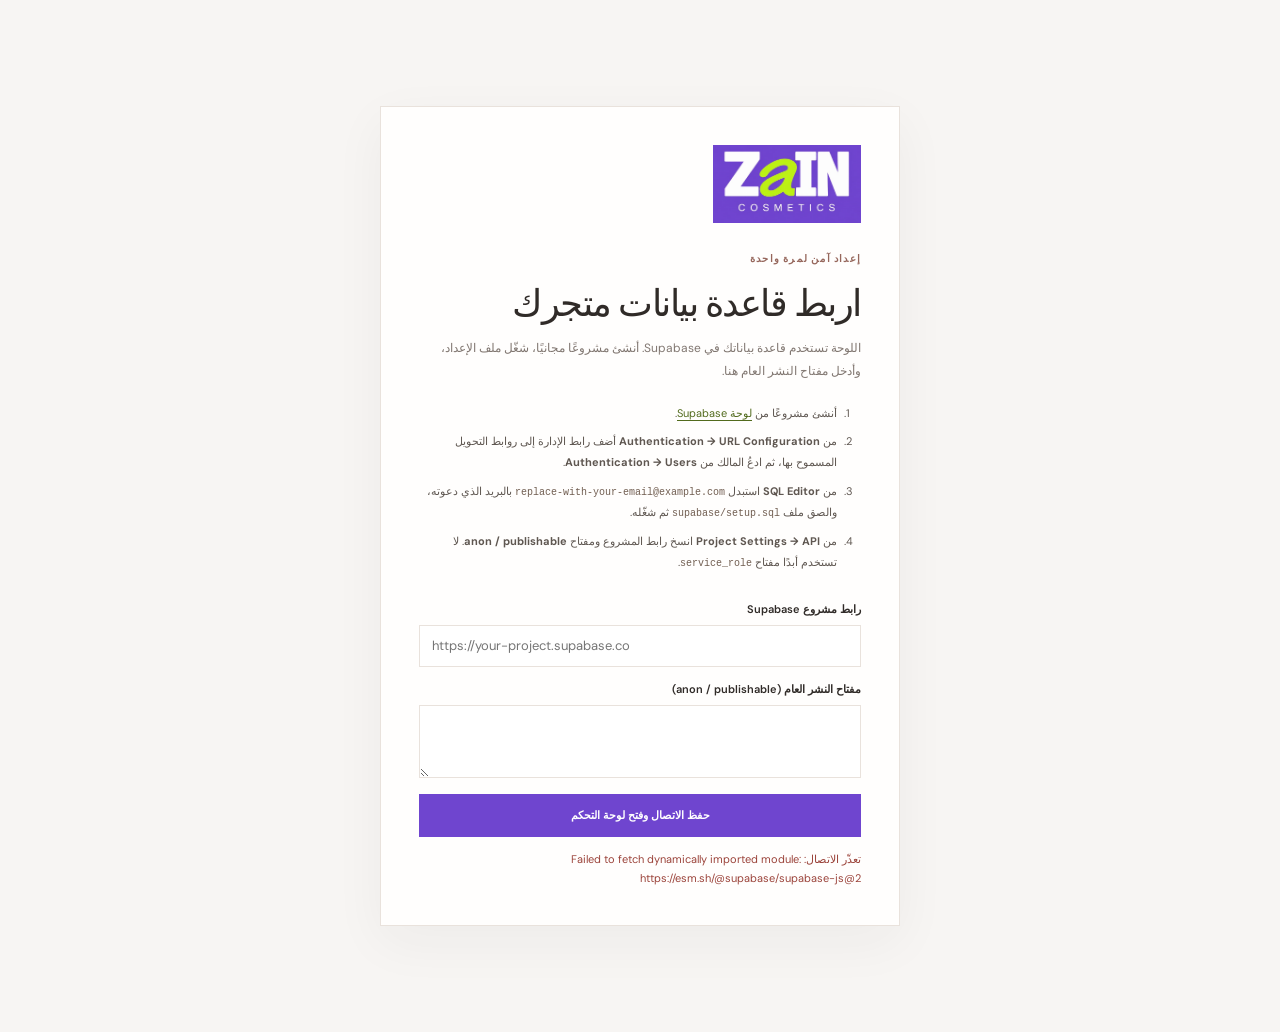
==== commit a9d6a549: "Restore purple storefront buttons Co-authored-by: Copilot App <223556219+Copilot@users.noreply.githu" ====
--- a/admin.html
+++ b/admin.html
@@ -13,7 +13,7 @@
       href="https://fonts.googleapis.com/css2?family=DM+Sans:wght@400;500;600;700&family=Playfair+Display:wght@400;500;600&display=swap"
       rel="stylesheet"
     />
-    <link rel="stylesheet" href="admin.css?v=unified-brand-green-20261009" />
+    <link rel="stylesheet" href="admin.css?v=purple-boxes-brand-green-20261009" />
     <script src="supabase-config.js"></script>
     <script type="module" src="admin.js?v=egp-currency-20261009"></script>
   </head>
--- a/admin.css
+++ b/admin.css
@@ -39,8 +39,8 @@
 .connection-form input:focus, .connection-form textarea:focus, .dialog-form input:focus, .dialog-form textarea:focus { border-color: var(--forest); box-shadow: 0 0 0 3px #526b1d20; }
 .button { display: inline-flex; min-height: 43px; align-items: center; justify-content: center; padding: 0 16px; border: 0; cursor: pointer; font-size: 11px; font-weight: 600; transition: background .15s, transform .15s; }
 .button:active { transform: scale(.99); }
-.button-primary { background: var(--forest); color: white; }
-.button-primary:hover { background: #435819; }
+.button-primary { background: var(--purple); color: white; }
+.button-primary:hover { background: #5b36b2; }
 .button-light { border: 1px solid var(--border); background: white; color: var(--ink); }
 .button-light:hover { border-color: var(--forest); color: var(--forest); }
 .connection-form .button { margin-top: 7px; }
@@ -59,7 +59,7 @@
 .admin-nav { display: flex; align-self: start; flex-direction: column; gap: 5px; padding: 10px; border: 1px solid var(--border); background: var(--panel); }
 .nav-item, .nav-back { display: flex; min-height: 43px; align-items: center; gap: 10px; padding: 0 12px; border: 0; background: transparent; color: #756c65; cursor: pointer; font-size: 11px; text-align: right; }
 .nav-item > span { width: 19px; color: #af9e94; font-size: 16px; text-align: center; }
-.nav-item.is-active, .nav-item:hover { background: #eff3e6; color: var(--forest); }
+.nav-item.is-active, .nav-item:hover { background: #f1edf9; color: var(--forest); }
 .nav-item.is-active > span { color: var(--forest); }
 .nav-back { margin-top: 12px; border-top: 1px solid var(--border); color: var(--forest); text-decoration: none; }
 .dashboard-content { min-width: 0; }
@@ -124,10 +124,10 @@
 .checkbox-field input { accent-color: var(--forest); }
 .dialog-submit { margin-top: 6px; }
 .form-error { min-height: 14px; margin: 0; color: #a13d36; font-size: 10px; line-height: 1.7; }
-.order-total-preview { margin: 8px 0 0; padding: 10px 12px; background: #eff3e6; font-size: 11px; }
+.order-total-preview { margin: 8px 0 0; padding: 10px 12px; background: #f4f0fa; font-size: 11px; }
 .order-total-preview strong { margin-right: 5px; color: var(--forest); }
 .privacy-note { margin: 4px 0; color: #777063; font-size: 9px; line-height: 1.8; }
-.admin-toast { position: fixed; z-index: 22; right: 22px; bottom: 22px; padding: 12px 16px; transform: translateY(12px); background: var(--forest); color: white; font-size: 11px; opacity: 0; pointer-events: none; transition: .2s; }
+.admin-toast { position: fixed; z-index: 22; right: 22px; bottom: 22px; padding: 12px 16px; transform: translateY(12px); background: var(--purple); color: white; font-size: 11px; opacity: 0; pointer-events: none; transition: .2s; }
 .admin-toast.show { transform: translateY(0); opacity: 1; }
 
 @media (max-width: 900px) {
